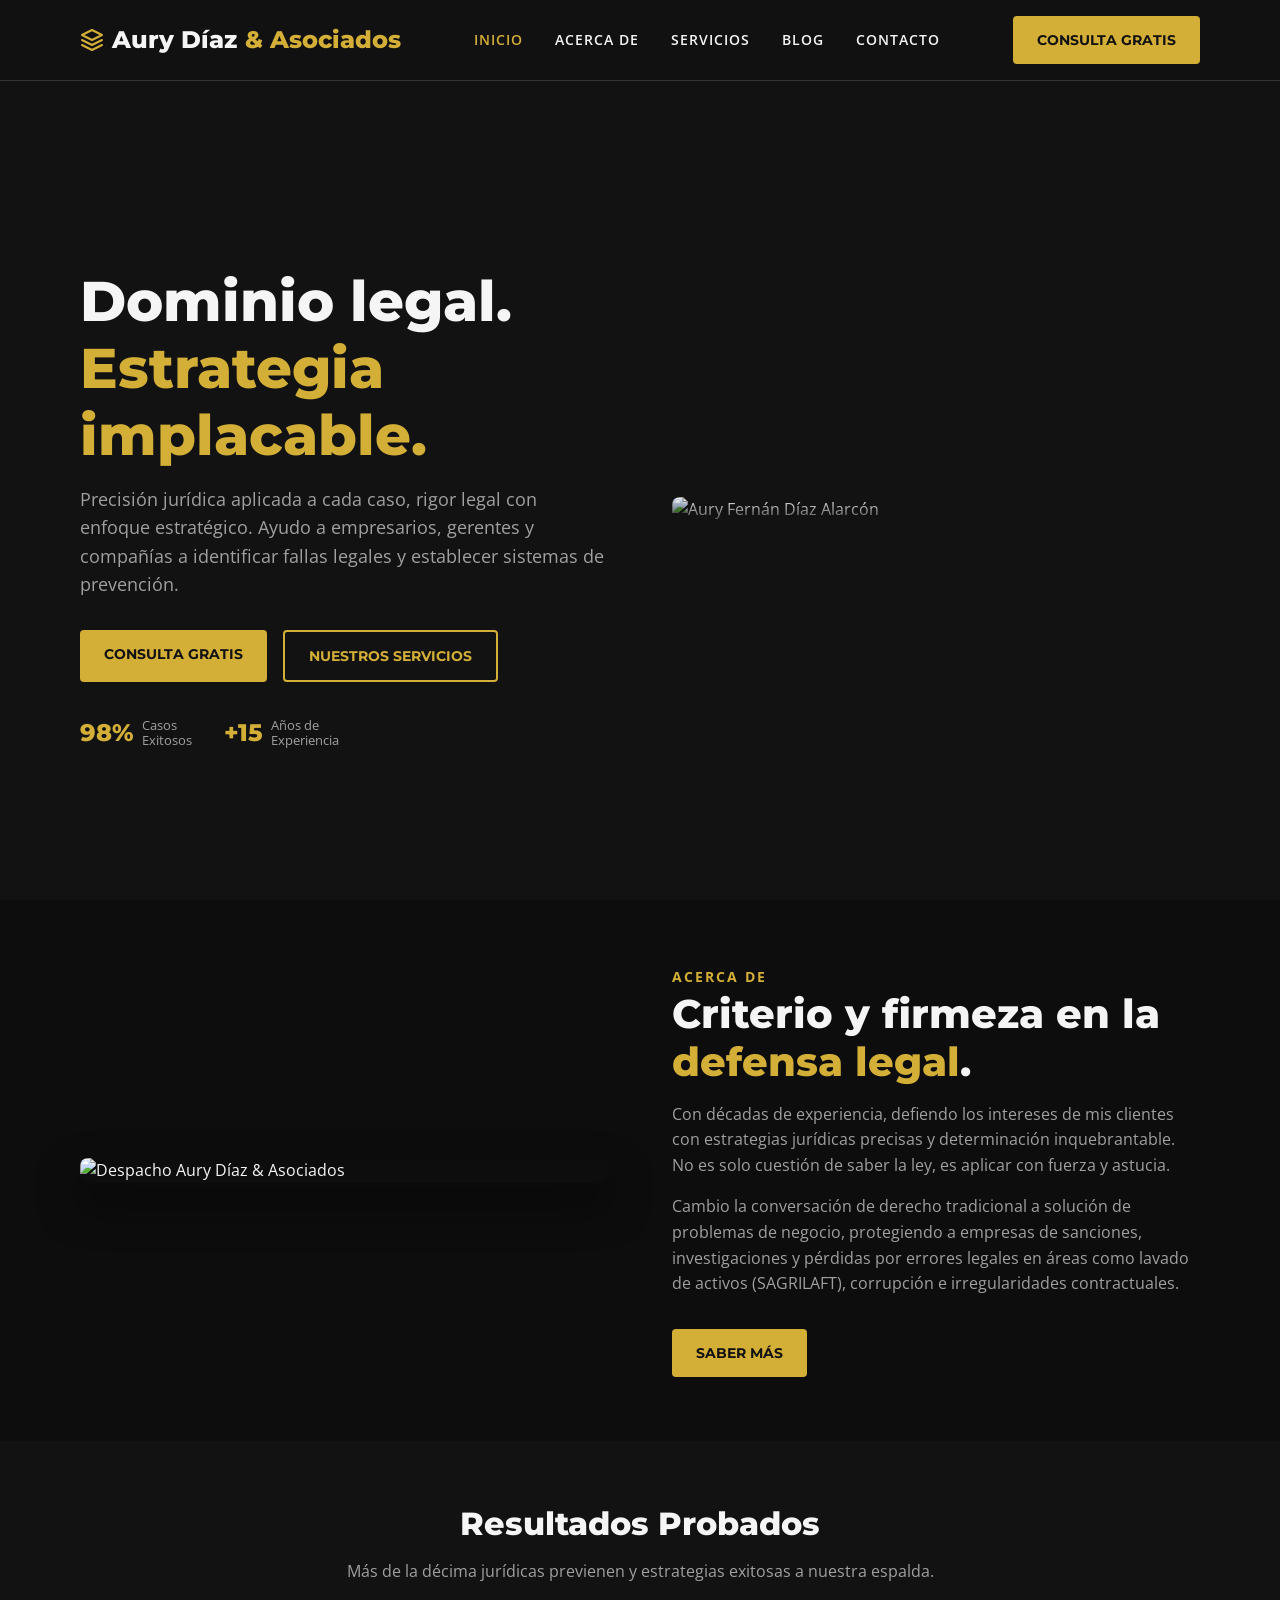
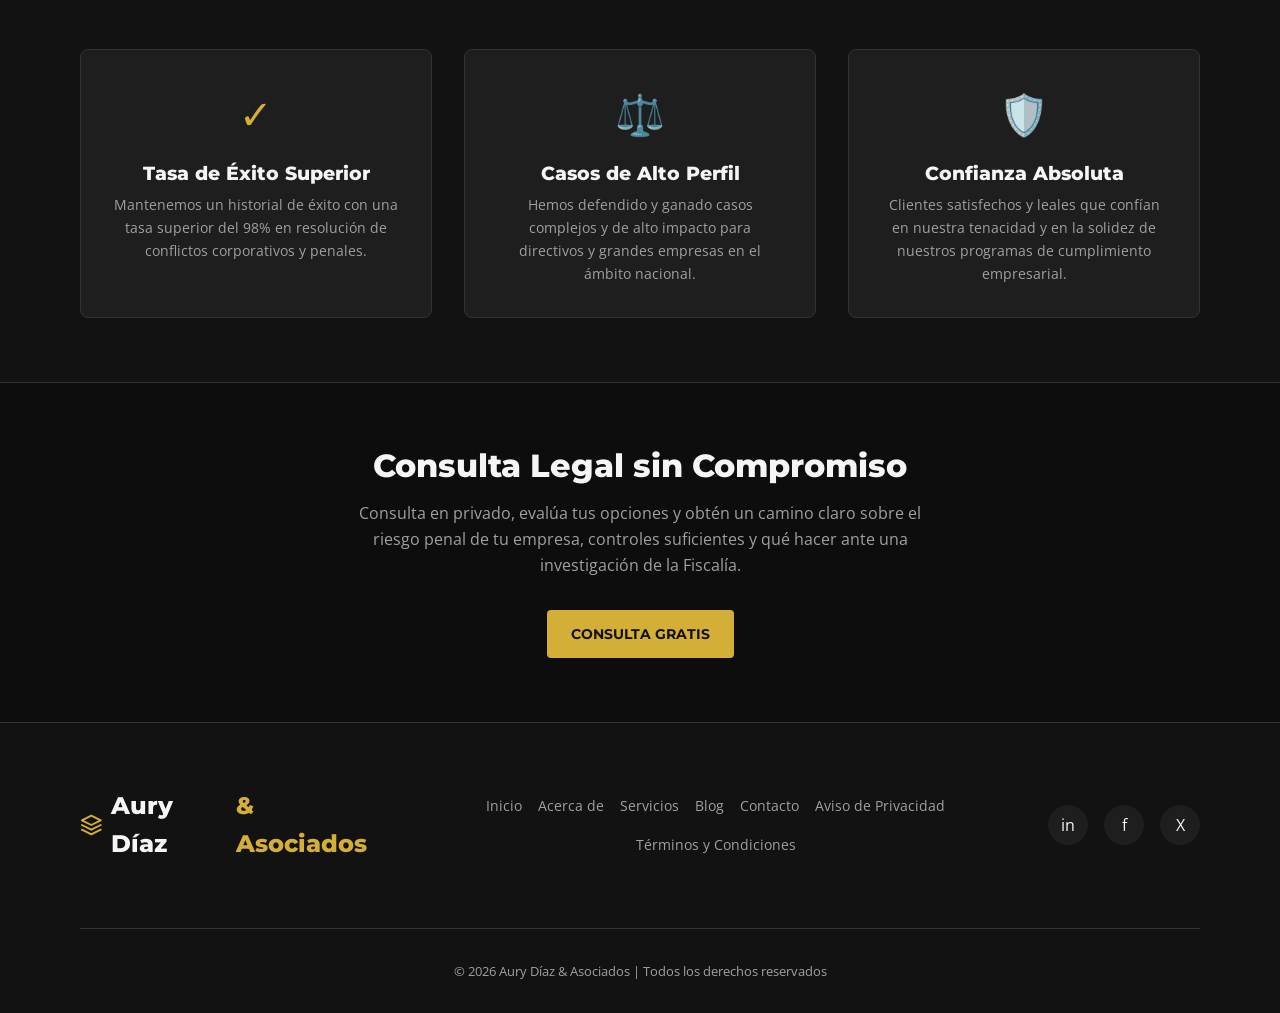
==== index.html @ af1290b0 "Initial commit: Create complete static website for Aury Diaz & Asociados This commit introduces a mo" ====
<!DOCTYPE html>
<html lang="es">
<head>
    <meta charset="UTF-8">
    <meta name="viewport" content="width=device-width, initial-scale=1.0">
    <meta name="description" content="Aury Díaz & Asociados - Abogado especializado en prevención y defensa de riesgos penales y cumplimiento empresarial (SAGRILAFT). Protejo a empresas de sanciones, investigaciones y pérdidas.">
    <meta name="keywords" content="Abogado Penal, SAGRILAFT, Riesgos Penales, Cumplimiento Empresarial, Aury Díaz">
    <title>Aury Díaz & Asociados | Dominio Legal y Estrategia</title>

    <!-- Open Graph for Social Media -->
    <meta property="og:title" content="Aury Díaz & Asociados">
    <meta property="og:description" content="Protejo a empresas de sanciones, investigaciones y pérdidas por errores legales.">
    <meta property="og:type" content="website">
    <meta property="og:url" content="https://aurydiaz.com/">
    <!-- <meta property="og:image" content="https://aurydiaz.com/assets/img/og-image.jpg"> -->

    <!-- Google Fonts: Montserrat Extra Bold (800) and Open Sans (400, 600) -->
    <link rel="preconnect" href="https://fonts.googleapis.com">
    <link rel="preconnect" href="https://fonts.gstatic.com" crossorigin>
    <link href="https://fonts.googleapis.com/css2?family=Montserrat:wght@700;800&family=Open+Sans:wght@400;600&display=swap" rel="stylesheet">

    <!-- CSS -->
    <link rel="stylesheet" href="css/style.css">
</head>
<body>

    <!-- Header / Navigation -->
    <header class="header">
        <div class="container nav-container">
            <a href="index.html" class="logo">
                <svg width="24" height="24" viewBox="0 0 24 24" fill="none" xmlns="http://www.w3.org/2000/svg">
                    <path d="M12 2L2 7l10 5 10-5-10-5zM2 17l10 5 10-5M2 12l10 5 10-5" stroke="var(--color-primary-gold)" stroke-width="2" stroke-linecap="round" stroke-linejoin="round"/>
                </svg>
                Aury Díaz <span>& Asociados</span>
            </a>

            <button class="menu-toggle" aria-label="Abrir menú">
                <span></span>
                <span></span>
                <span></span>
            </button>

            <nav class="nav-menu">
                <a href="index.html" class="nav-link active">Inicio</a>
                <a href="sobre-mi.html" class="nav-link">Acerca de</a>
                <a href="servicios.html" class="nav-link">Servicios</a>
                <a href="blog.html" class="nav-link">Blog</a>
                <a href="contacto.html" class="nav-link">Contacto</a>
            </nav>

            <div class="nav-btn">
                <a href="contacto.html" class="btn btn-gold">Consulta Gratis</a>
            </div>
        </div>
    </header>

    <!-- Main Content -->
    <main>
        <!-- Hero Section -->
        <section class="hero fade-in">
            <div class="container hero-grid">
                <div class="hero-content">
                    <h1>Dominio legal.<br><span class="text-gold">Estrategia implacable.</span></h1>
                    <p>Precisión jurídica aplicada a cada caso, rigor legal con enfoque estratégico. Ayudo a empresarios, gerentes y compañías a identificar fallas legales y establecer sistemas de prevención.</p>

                    <div style="display: flex; gap: 1rem; flex-wrap: wrap;">
                        <a href="contacto.html" class="btn btn-gold">Consulta Gratis</a>
                        <a href="servicios.html" class="btn btn-outline">Nuestros Servicios</a>
                    </div>

                    <div class="hero-stats">
                        <div class="stat-item">
                            <span class="stat-number">98%</span>
                            <span class="stat-text">Casos<br>Exitosos</span>
                        </div>
                        <div class="stat-item">
                            <span class="stat-number">+15</span>
                            <span class="stat-text">Años de<br>Experiencia</span>
                        </div>
                    </div>
                </div>

                <div class="hero-image">
                    <!-- Placeholder for the lawyer image provided in prompt -->
                    <img src="https://via.placeholder.com/600x800/1e1e1e/d4af37?text=Aury+Diaz+Imagen" alt="Aury Fernán Díaz Alarcón" class="hero-img-el">
                </div>
            </div>
        </section>

        <!-- About Preview Section -->
        <section class="section about-preview fade-in">
            <div class="container about-grid">
                <div class="about-image">
                    <img src="https://via.placeholder.com/500x400/121212/a0a0a0?text=Despacho+Legal" alt="Despacho Aury Díaz & Asociados" class="hero-img-el">
                </div>

                <div class="about-content">
                    <span class="about-subtitle">Acerca de</span>
                    <h2>Criterio y firmeza en la <span class="text-gold">defensa legal</span>.</h2>
                    <p>Con décadas de experiencia, defiendo los intereses de mis clientes con estrategias jurídicas precisas y determinación inquebrantable. No es solo cuestión de saber la ley, es aplicar con fuerza y astucia.</p>
                    <p>Cambio la conversación de derecho tradicional a solución de problemas de negocio, protegiendo a empresas de sanciones, investigaciones y pérdidas por errores legales en áreas como lavado de activos (SAGRILAFT), corrupción e irregularidades contractuales.</p>

                    <a href="sobre-mi.html" class="btn btn-gold mt-sm" style="margin-top: 1rem;">Saber Más</a>
                </div>
            </div>
        </section>

        <!-- Results / Features Section -->
        <section class="section features fade-in">
            <div class="container">
                <div class="features-header">
                    <h2>Resultados Probados</h2>
                    <p>Más de la décima jurídicas previenen y estrategias exitosas a nuestra espalda.</p>
                </div>

                <div class="features-grid">
                    <!-- Feature 1 -->
                    <div class="feature-card">
                        <div class="feature-icon">✓</div>
                        <h3>Tasa de Éxito Superior</h3>
                        <p>Mantenemos un historial de éxito con una tasa superior del 98% en resolución de conflictos corporativos y penales.</p>
                    </div>

                    <!-- Feature 2 -->
                    <div class="feature-card">
                        <div class="feature-icon">⚖️</div>
                        <h3>Casos de Alto Perfil</h3>
                        <p>Hemos defendido y ganado casos complejos y de alto impacto para directivos y grandes empresas en el ámbito nacional.</p>
                    </div>

                    <!-- Feature 3 -->
                    <div class="feature-card">
                        <div class="feature-icon">🛡️</div>
                        <h3>Confianza Absoluta</h3>
                        <p>Clientes satisfechos y leales que confían en nuestra tenacidad y en la solidez de nuestros programas de cumplimiento empresarial.</p>
                    </div>
                </div>
            </div>
        </section>

        <!-- CTA Section -->
        <section class="section cta fade-in">
            <div class="container">
                <h2>Consulta Legal sin Compromiso</h2>
                <p>Consulta en privado, evalúa tus opciones y obtén un camino claro sobre el riesgo penal de tu empresa, controles suficientes y qué hacer ante una investigación de la Fiscalía.</p>
                <a href="contacto.html" class="btn btn-gold">Consulta Gratis</a>
            </div>
        </section>
    </main>

    <!-- Footer -->
    <footer class="footer">
        <div class="container">
            <div class="footer-top">
                <a href="index.html" class="logo">
                    <svg width="24" height="24" viewBox="0 0 24 24" fill="none" xmlns="http://www.w3.org/2000/svg">
                        <path d="M12 2L2 7l10 5 10-5-10-5zM2 17l10 5 10-5M2 12l10 5 10-5" stroke="var(--color-primary-gold)" stroke-width="2" stroke-linecap="round" stroke-linejoin="round"/>
                    </svg>
                    Aury Díaz <span>& Asociados</span>
                </a>

                <div class="footer-nav">
                    <a href="index.html">Inicio</a>
                    <a href="sobre-mi.html">Acerca de</a>
                    <a href="servicios.html">Servicios</a>
                    <a href="blog.html">Blog</a>
                    <a href="contacto.html">Contacto</a>
                    <a href="#">Aviso de Privacidad</a>
                    <a href="#">Términos y Condiciones</a>
                </div>

                <div class="footer-social">
                    <a href="#" aria-label="LinkedIn">in</a>
                    <a href="#" aria-label="Facebook">f</a>
                    <a href="#" aria-label="Twitter">X</a>
                </div>
            </div>

            <div class="footer-bottom">
                <p>&copy; <span id="year">2024</span> Aury Díaz & Asociados | Todos los derechos reservados</p>
            </div>
        </div>
    </footer>

    <!-- JavaScript -->
    <script src="js/main.js"></script>
    <script>
        document.getElementById('year').textContent = new Date().getFullYear();
    </script>
</body>
</html>
---- css/style.css ----
/* ==========================================================================
   Variables
   ========================================================================== */
:root {
  /* Colors - Dark Elegant Theme */
  --color-bg-dark: #121212;
  --color-bg-darker: #0d0d0d;
  --color-bg-card: #1e1e1e;

  --color-primary-gold: #d4af37; /* Gold for accents */
  --color-primary-gold-hover: #e5c158;
  --color-text-main: #f5f5f5;
  --color-text-muted: #a0a0a0;

  --color-border: #333333;

  /* Typography */
  --font-primary: 'Montserrat', sans-serif;
  --font-secondary: 'Open Sans', sans-serif;

  /* Spacing */
  --space-xs: 0.5rem;
  --space-sm: 1rem;
  --space-md: 2rem;
  --space-lg: 4rem;
  --space-xl: 6rem;

  /* Transition */
  --transition-fast: 0.2s ease;
  --transition-normal: 0.3s ease;
}

/* ==========================================================================
   Reset & Base
   ========================================================================== */
*, *::before, *::after {
  box-sizing: border-box;
  margin: 0;
  padding: 0;
}

html {
  font-size: 16px;
  scroll-behavior: smooth;
}

body {
  font-family: var(--font-secondary);
  background-color: var(--color-bg-dark);
  color: var(--color-text-main);
  line-height: 1.6;
  overflow-x: hidden;
}

h1, h2, h3, h4, h5, h6 {
  font-family: var(--font-primary);
  font-weight: 800; /* Extra Bold */
  line-height: 1.2;
  margin-bottom: var(--space-sm);
  color: var(--color-text-main);
}

a {
  color: inherit;
  text-decoration: none;
  transition: color var(--transition-normal);
}

a:hover {
  color: var(--color-primary-gold);
}

img {
  max-width: 100%;
  height: auto;
  display: block;
}

ul {
  list-style: none;
}

/* ==========================================================================
   Layout / Utilities
   ========================================================================== */
.container {
  width: 90%;
  max-width: 1200px;
  margin: 0 auto;
  padding: 0 var(--space-sm);
}

.section {
  padding: var(--space-lg) 0;
}

.text-center {
  text-align: center;
}

.text-gold {
  color: var(--color-primary-gold);
}

.mb-sm { margin-bottom: var(--space-sm); }
.mb-md { margin-bottom: var(--space-md); }
.mb-lg { margin-bottom: var(--space-lg); }

/* Buttons */
.btn {
  display: inline-block;
  font-family: var(--font-primary);
  font-weight: 700;
  text-transform: uppercase;
  font-size: 0.875rem;
  padding: 0.8rem 1.5rem;
  border-radius: 4px;
  cursor: pointer;
  transition: all var(--transition-normal);
  border: none;
}

.btn-gold {
  background-color: var(--color-primary-gold);
  color: var(--color-bg-dark);
}

.btn-gold:hover {
  background-color: var(--color-primary-gold-hover);
  color: var(--color-bg-darker);
  transform: translateY(-2px);
  box-shadow: 0 4px 10px rgba(212, 175, 55, 0.3);
}

.btn-outline {
  background-color: transparent;
  color: var(--color-primary-gold);
  border: 2px solid var(--color-primary-gold);
}

.btn-outline:hover {
  background-color: var(--color-primary-gold);
  color: var(--color-bg-dark);
}

/* ==========================================================================
   Header & Navigation
   ========================================================================== */
.header {
  position: fixed;
  top: 0;
  left: 0;
  width: 100%;
  background-color: rgba(18, 18, 18, 0.95);
  backdrop-filter: blur(10px);
  z-index: 1000;
  border-bottom: 1px solid var(--color-border);
  padding: var(--space-sm) 0;
  transition: background-color var(--transition-normal);
}

.nav-container {
  display: flex;
  justify-content: space-between;
  align-items: center;
}

.logo {
  font-family: var(--font-primary);
  font-size: 1.5rem;
  font-weight: 800;
  color: var(--color-text-main);
  display: flex;
  align-items: center;
  gap: 0.5rem;
}

.logo span {
  color: var(--color-primary-gold);
}

/* Desktop Nav */
.nav-menu {
  display: none;
  gap: var(--space-md);
  align-items: center;
}

.nav-link {
  font-size: 0.9rem;
  font-weight: 600;
  text-transform: uppercase;
  letter-spacing: 1px;
}

.nav-link.active {
  color: var(--color-primary-gold);
}

.nav-btn {
  display: none; /* Hidden on mobile by default in this structure, or shown based on design */
}

/* Mobile Nav Toggle */
.menu-toggle {
  display: flex;
  flex-direction: column;
  gap: 5px;
  cursor: pointer;
  background: none;
  border: none;
  padding: 0.5rem;
}

.menu-toggle span {
  display: block;
  width: 25px;
  height: 3px;
  background-color: var(--color-text-main);
  transition: var(--transition-normal);
}

/* Mobile Menu Active State */
.nav-menu.active {
  display: flex;
  flex-direction: column;
  position: absolute;
  top: 100%;
  left: 0;
  width: 100%;
  background-color: var(--color-bg-dark);
  padding: var(--space-md) 0;
  border-bottom: 1px solid var(--color-border);
  box-shadow: 0 10px 15px rgba(0,0,0,0.5);
}

/* ==========================================================================
   Hero Section
   ========================================================================== */
.hero {
  padding-top: 120px; /* Account for fixed header */
  min-height: 100vh;
  display: flex;
  align-items: center;
}

.hero-grid {
  display: grid;
  grid-template-columns: 1fr;
  gap: var(--space-lg);
  align-items: center;
}

.hero-content h1 {
  font-size: 2.5rem;
  margin-bottom: var(--space-sm);
}

.hero-content p {
  color: var(--color-text-muted);
  font-size: 1.1rem;
  margin-bottom: var(--space-md);
}

.hero-stats {
  display: flex;
  gap: var(--space-md);
  margin-top: var(--space-md);
  align-items: center;
}

.stat-item {
  display: flex;
  align-items: center;
  gap: 0.5rem;
}

.stat-number {
  font-family: var(--font-primary);
  font-size: 1.5rem;
  font-weight: 800;
  color: var(--color-primary-gold);
}

.stat-text {
  font-size: 0.8rem;
  color: var(--color-text-muted);
  line-height: 1.2;
}

.hero-image {
  position: relative;
  border-radius: 8px;
  overflow: hidden;
}

.hero-image::before {
  content: '';
  position: absolute;
  top: 0;
  left: 0;
  width: 100%;
  height: 100%;
  background: linear-gradient(to top, rgba(18,18,18,0.8), transparent);
  z-index: 1;
}

.hero-img-el {
  width: 100%;
  height: auto;
  object-fit: cover;
  display: block;
}

/* ==========================================================================
   About Section (Home)
   ========================================================================== */
.about-preview {
  background-color: var(--color-bg-darker);
}

.about-grid {
  display: grid;
  grid-template-columns: 1fr;
  gap: var(--space-lg);
  align-items: center;
}

.about-subtitle {
  color: var(--color-primary-gold);
  font-weight: 700;
  text-transform: uppercase;
  letter-spacing: 2px;
  font-size: 0.875rem;
  margin-bottom: var(--space-xs);
}

.about-content h2 {
  font-size: 2rem;
  margin-bottom: var(--space-sm);
}

.about-content p {
  color: var(--color-text-muted);
  margin-bottom: var(--space-sm);
}

.about-image {
  border-radius: 8px;
  overflow: hidden;
  box-shadow: 0 20px 40px rgba(0,0,0,0.5);
}

/* ==========================================================================
   Results / Features Section
   ========================================================================== */
.features {
  background-color: var(--color-bg-dark);
}

.features-header {
  text-align: center;
  max-width: 800px;
  margin: 0 auto var(--space-lg);
}

.features-header h2 {
  font-size: 2rem;
}

.features-header p {
  color: var(--color-text-muted);
}

.features-grid {
  display: grid;
  grid-template-columns: 1fr;
  gap: var(--space-md);
}

.feature-card {
  background-color: var(--color-bg-card);
  padding: var(--space-md);
  border-radius: 8px;
  text-align: center;
  border: 1px solid var(--color-border);
  transition: transform var(--transition-normal), border-color var(--transition-normal);
}

.feature-card:hover {
  transform: translateY(-5px);
  border-color: var(--color-primary-gold);
}

.feature-icon {
  font-size: 2.5rem;
  color: var(--color-primary-gold);
  margin-bottom: var(--space-sm);
}

.feature-card h3 {
  font-size: 1.2rem;
  margin-bottom: var(--space-xs);
}

.feature-card p {
  color: var(--color-text-muted);
  font-size: 0.9rem;
}

/* ==========================================================================
   CTA Section
   ========================================================================== */
.cta {
  background-color: var(--color-bg-darker);
  border-top: 1px solid var(--color-border);
  border-bottom: 1px solid var(--color-border);
  text-align: center;
}

.cta h2 {
  font-size: 2rem;
  margin-bottom: var(--space-sm);
}

.cta p {
  color: var(--color-text-muted);
  max-width: 600px;
  margin: 0 auto var(--space-md);
}

/* ==========================================================================
   Footer
   ========================================================================== */
.footer {
  background-color: var(--color-bg-dark);
  padding: var(--space-lg) 0 var(--space-md);
}

.footer-top {
  display: flex;
  flex-direction: column;
  gap: var(--space-md);
  margin-bottom: var(--space-lg);
  align-items: center;
  text-align: center;
}

.footer-nav {
  display: flex;
  flex-wrap: wrap;
  justify-content: center;
  gap: var(--space-sm);
}

.footer-nav a {
  color: var(--color-text-muted);
  font-size: 0.9rem;
}

.footer-nav a:hover {
  color: var(--color-primary-gold);
}

.footer-social {
  display: flex;
  gap: var(--space-sm);
}

.footer-social a {
  display: flex;
  align-items: center;
  justify-content: center;
  width: 40px;
  height: 40px;
  background-color: var(--color-bg-card);
  border-radius: 50%;
  color: var(--color-text-main);
  transition: all var(--transition-normal);
}

.footer-social a:hover {
  background-color: var(--color-primary-gold);
  color: var(--color-bg-dark);
}

.footer-bottom {
  text-align: center;
  padding-top: var(--space-md);
  border-top: 1px solid var(--color-border);
  color: var(--color-text-muted);
  font-size: 0.8rem;
}

/* ==========================================================================
   Forms (Contact Page)
   ========================================================================== */
.form-group {
  margin-bottom: var(--space-sm);
}

.form-label {
  display: block;
  margin-bottom: 0.3rem;
  color: var(--color-text-main);
  font-weight: 600;
  font-size: 0.9rem;
}

.form-control {
  width: 100%;
  padding: 0.8rem;
  background-color: var(--color-bg-card);
  border: 1px solid var(--color-border);
  color: var(--color-text-main);
  border-radius: 4px;
  font-family: var(--font-secondary);
  transition: border-color var(--transition-fast);
}

.form-control:focus {
  outline: none;
  border-color: var(--color-primary-gold);
}

textarea.form-control {
  resize: vertical;
  min-height: 150px;
}

/* ==========================================================================
   Page Headers (Internal pages)
   ========================================================================== */
.page-header {
  padding-top: 150px;
  padding-bottom: var(--space-lg);
  background-color: var(--color-bg-darker);
  border-bottom: 1px solid var(--color-border);
  text-align: center;
}

.page-header h1 {
  font-size: 2.5rem;
}

/* ==========================================================================
   Media Queries (Desktop)
   ========================================================================== */
@media (min-width: 768px) {
  .hero-grid {
    grid-template-columns: 1fr 1fr;
  }

  .hero-content h1 {
    font-size: 3.5rem;
  }

  .about-grid {
    grid-template-columns: 1fr 1fr;
  }

  .about-content h2 {
    font-size: 2.5rem;
  }

  .features-grid {
    grid-template-columns: repeat(3, 1fr);
  }

  .footer-top {
    flex-direction: row;
    justify-content: space-between;
    text-align: left;
  }
}

@media (min-width: 992px) {
  .menu-toggle {
    display: none;
  }

  .nav-menu {
    display: flex;
  }

  .nav-btn {
    display: block;
  }
}

/* ==========================================================================
   Animations
   ========================================================================== */
.fade-in {
  opacity: 0;
  transform: translateY(20px);
  transition: opacity 0.6s ease-out, transform 0.6s ease-out;
}

.fade-in.visible {
  opacity: 1;
  transform: translateY(0);
}
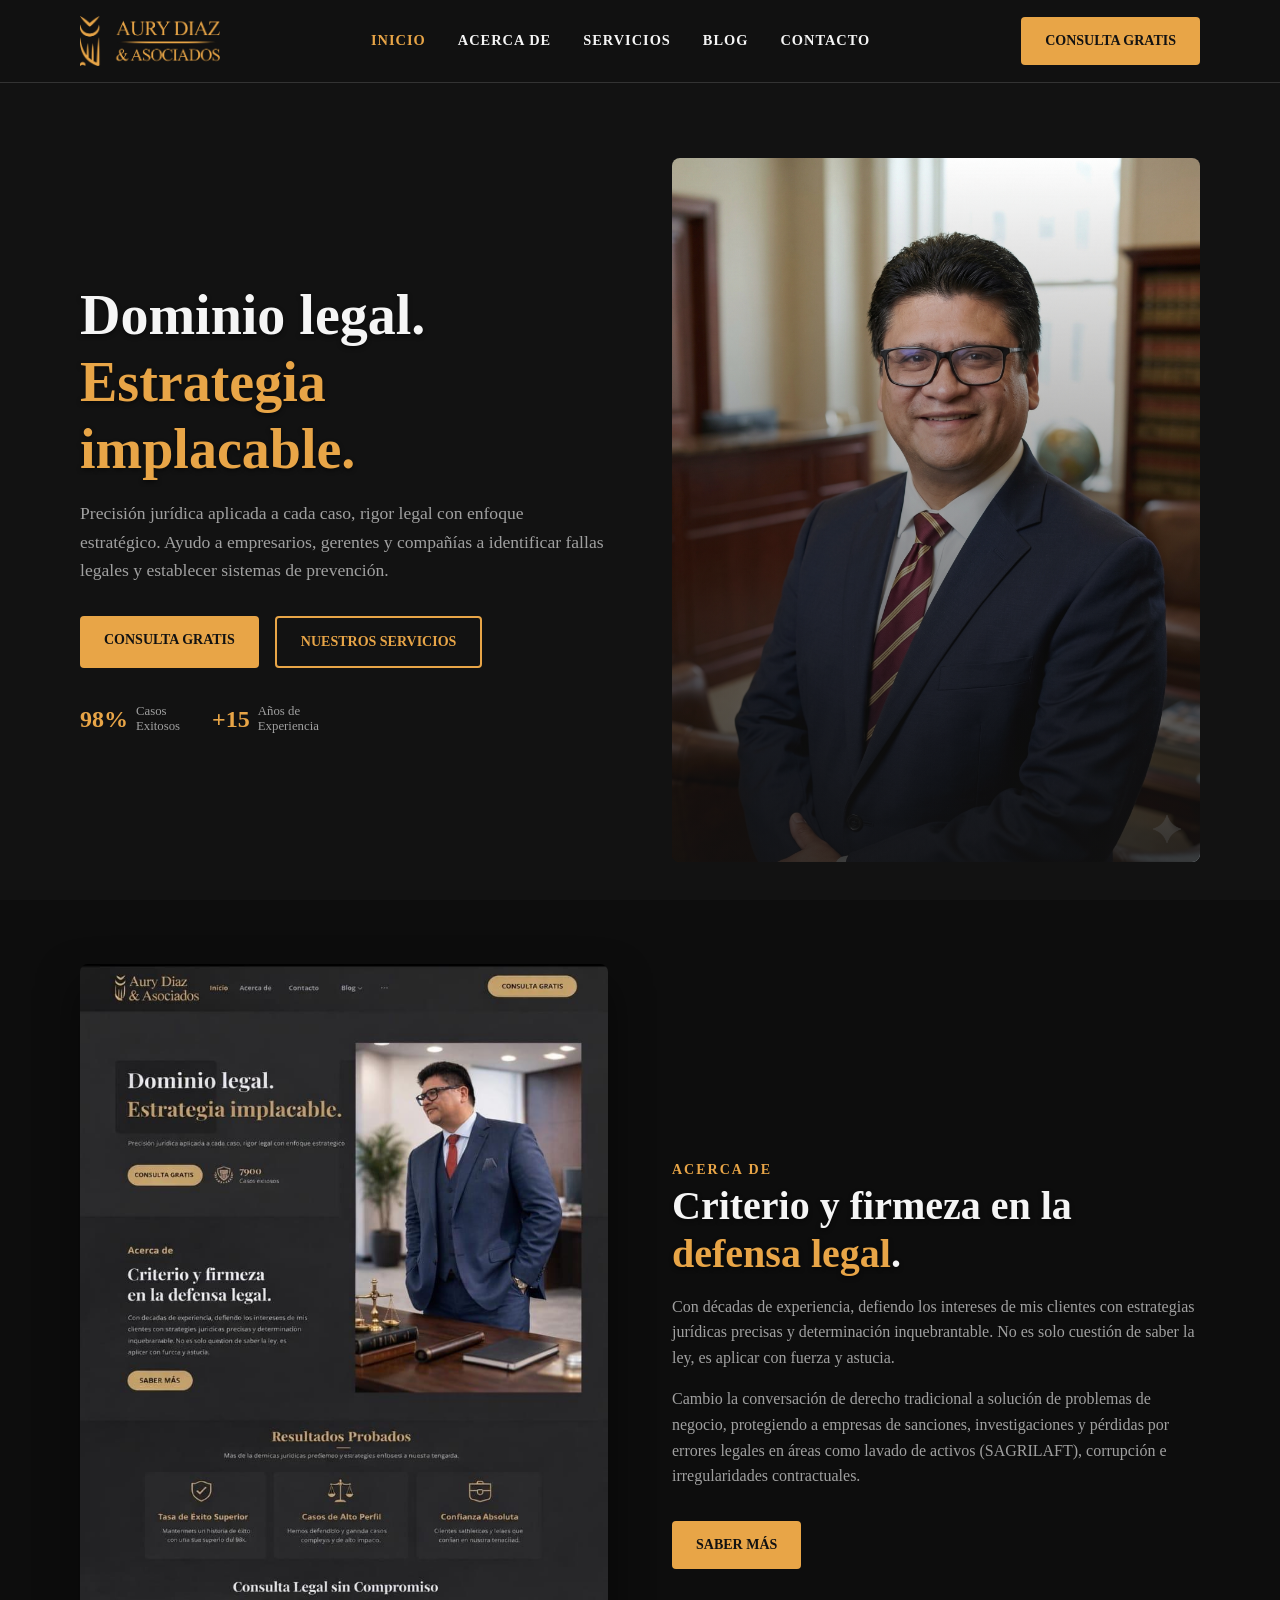
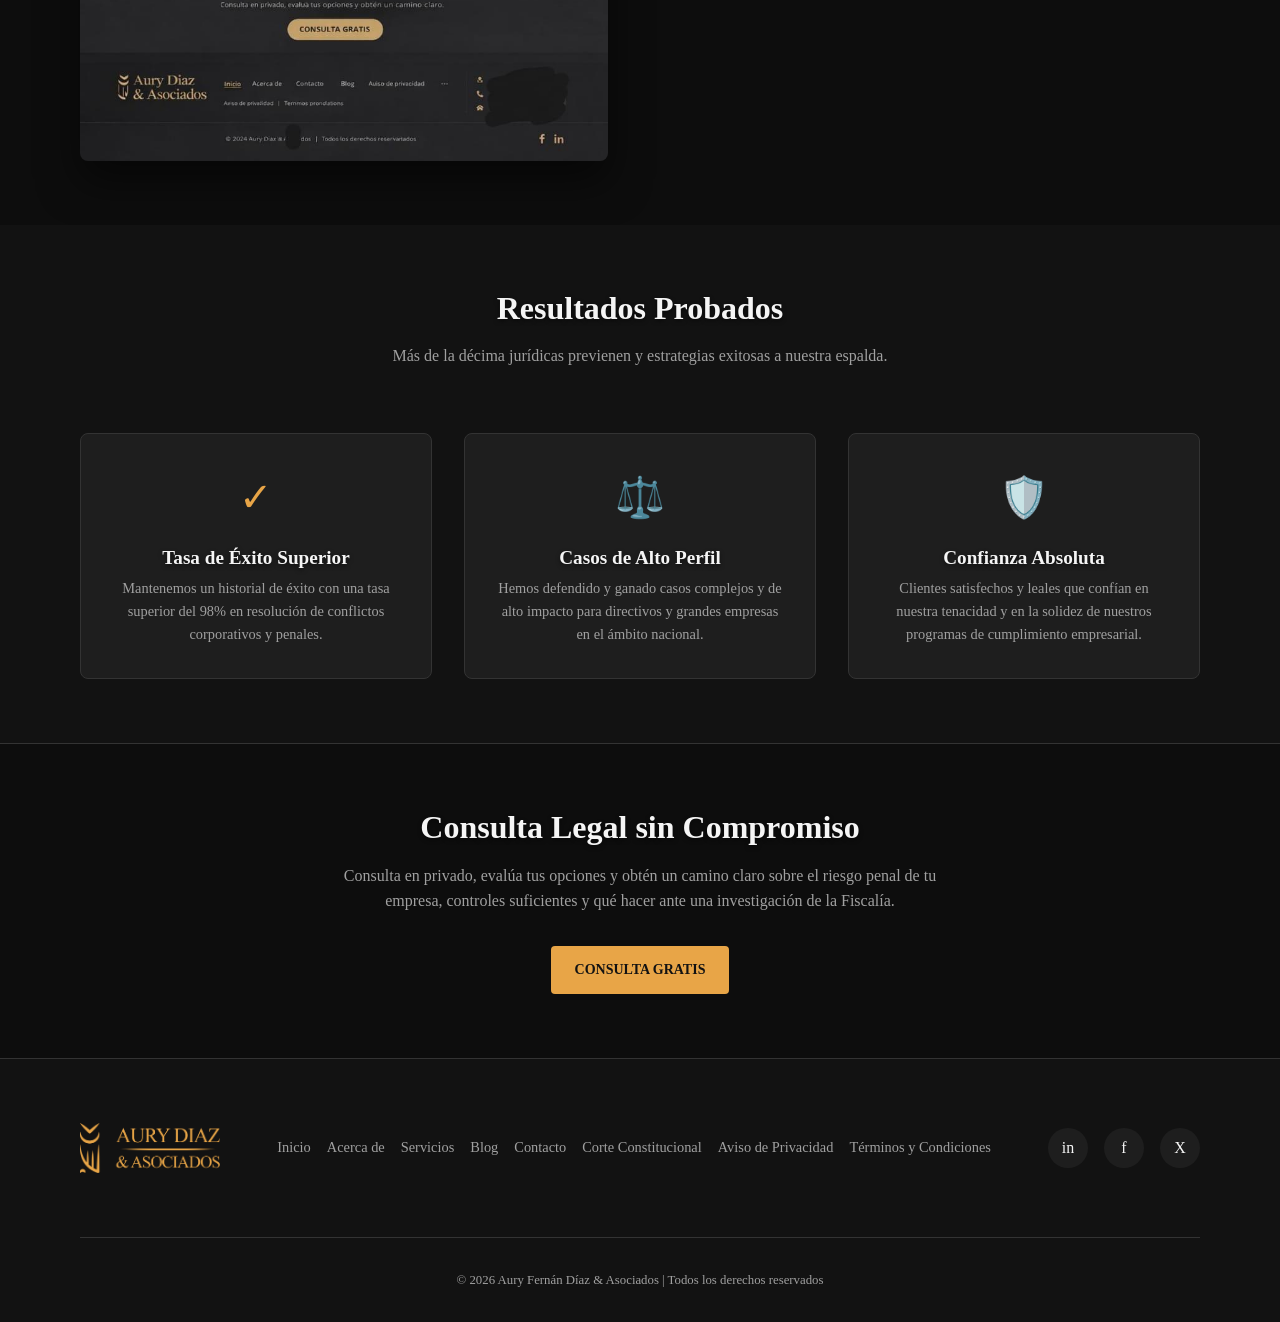
==== commit bc7fcf9a: "feat: build static portfolio for Aury Fernán Díaz - Implemented semantic HTML5 and modern CSS3 (Vari" ====
--- a/index.html
+++ b/index.html
@@ -3,21 +3,17 @@
 <head>
     <meta charset="UTF-8">
     <meta name="viewport" content="width=device-width, initial-scale=1.0">
-    <meta name="description" content="Aury Díaz & Asociados - Abogado especializado en prevención y defensa de riesgos penales y cumplimiento empresarial (SAGRILAFT). Protejo a empresas de sanciones, investigaciones y pérdidas.">
-    <meta name="keywords" content="Abogado Penal, SAGRILAFT, Riesgos Penales, Cumplimiento Empresarial, Aury Díaz">
-    <title>Aury Díaz & Asociados | Dominio Legal y Estrategia</title>
+    <meta name="description" content="Aury Fernán Díaz & Asociados - Abogado especializado en prevención y defensa de riesgos penales y cumplimiento empresarial (SAGRILAFT). Protejo a empresas de sanciones, investigaciones y pérdidas.">
+    <meta name="keywords" content="Abogado Penal, SAGRILAFT, Riesgos Penales, Cumplimiento Empresarial, Aury Fernán Díaz">
+    <title>Aury Fernán Díaz | Dominio Legal y Estrategia - Aury Fernán Díaz</title>
 
     <!-- Open Graph for Social Media -->
-    <meta property="og:title" content="Aury Díaz & Asociados">
+    <meta property="og:title" content="Aury Fernán Díaz & Asociados">
     <meta property="og:description" content="Protejo a empresas de sanciones, investigaciones y pérdidas por errores legales.">
     <meta property="og:type" content="website">
     <meta property="og:url" content="https://aurydiaz.com/">
     <!-- <meta property="og:image" content="https://aurydiaz.com/assets/img/og-image.jpg"> -->
 
-    <!-- Google Fonts: Montserrat Extra Bold (800) and Open Sans (400, 600) -->
-    <link rel="preconnect" href="https://fonts.googleapis.com">
-    <link rel="preconnect" href="https://fonts.gstatic.com" crossorigin>
-    <link href="https://fonts.googleapis.com/css2?family=Montserrat:wght@700;800&family=Open+Sans:wght@400;600&display=swap" rel="stylesheet">
 
     <!-- CSS -->
     <link rel="stylesheet" href="css/style.css">
@@ -27,12 +23,7 @@
     <!-- Header / Navigation -->
     <header class="header">
         <div class="container nav-container">
-            <a href="index.html" class="logo">
-                <svg width="24" height="24" viewBox="0 0 24 24" fill="none" xmlns="http://www.w3.org/2000/svg">
-                    <path d="M12 2L2 7l10 5 10-5-10-5zM2 17l10 5 10-5M2 12l10 5 10-5" stroke="var(--color-primary-gold)" stroke-width="2" stroke-linecap="round" stroke-linejoin="round"/>
-                </svg>
-                Aury Díaz <span>& Asociados</span>
-            </a>
+            <a href="index" class="logo"><img src="assets/img/logoaury.png" alt="Aury Fernán Díaz Logo" style="height: 50px;"></a>
 
             <button class="menu-toggle" aria-label="Abrir menú">
                 <span></span>
@@ -41,15 +32,15 @@
             </button>
 
             <nav class="nav-menu">
-                <a href="index.html" class="nav-link active">Inicio</a>
-                <a href="sobre-mi.html" class="nav-link">Acerca de</a>
-                <a href="servicios.html" class="nav-link">Servicios</a>
-                <a href="blog.html" class="nav-link">Blog</a>
-                <a href="contacto.html" class="nav-link">Contacto</a>
+                <a href="index" class="nav-link active">Inicio</a>
+                <a href="sobre-mi" class="nav-link">Acerca de</a>
+                <a href="servicios" class="nav-link">Servicios</a>
+                <a href="blog" class="nav-link">Blog</a>
+                <a href="contacto" class="nav-link">Contacto</a>
             </nav>
 
             <div class="nav-btn">
-                <a href="contacto.html" class="btn btn-gold">Consulta Gratis</a>
+                <a href="contacto" class="btn btn-gold glow-effect">Consulta Gratis</a>
             </div>
         </div>
     </header>
@@ -64,8 +55,8 @@
                     <p>Precisión jurídica aplicada a cada caso, rigor legal con enfoque estratégico. Ayudo a empresarios, gerentes y compañías a identificar fallas legales y establecer sistemas de prevención.</p>
 
                     <div style="display: flex; gap: 1rem; flex-wrap: wrap;">
-                        <a href="contacto.html" class="btn btn-gold">Consulta Gratis</a>
-                        <a href="servicios.html" class="btn btn-outline">Nuestros Servicios</a>
+                        <a href="contacto" class="btn btn-gold glow-effect">Consulta Gratis</a>
+                        <a href="servicios" class="btn btn-outline">Nuestros Servicios</a>
                     </div>
 
                     <div class="hero-stats">
@@ -82,7 +73,7 @@
 
                 <div class="hero-image">
                     <!-- Placeholder for the lawyer image provided in prompt -->
-                    <img src="https://via.placeholder.com/600x800/1e1e1e/d4af37?text=Aury+Diaz+Imagen" alt="Aury Fernán Díaz Alarcón" class="hero-img-el">
+                    <img src="assets/img/hero_bg.png" alt="Aury Fernán Díaz" class="hero-img-el">
                 </div>
             </div>
         </section>
@@ -91,7 +82,7 @@
         <section class="section about-preview fade-in">
             <div class="container about-grid">
                 <div class="about-image">
-                    <img src="https://via.placeholder.com/500x400/121212/a0a0a0?text=Despacho+Legal" alt="Despacho Aury Díaz & Asociados" class="hero-img-el">
+                    <img src="assets/img/photo.jpeg" alt="Despacho Aury Fernán Díaz & Asociados" class="hero-img-el">
                 </div>
 
                 <div class="about-content">
@@ -100,7 +91,7 @@
                     <p>Con décadas de experiencia, defiendo los intereses de mis clientes con estrategias jurídicas precisas y determinación inquebrantable. No es solo cuestión de saber la ley, es aplicar con fuerza y astucia.</p>
                     <p>Cambio la conversación de derecho tradicional a solución de problemas de negocio, protegiendo a empresas de sanciones, investigaciones y pérdidas por errores legales en áreas como lavado de activos (SAGRILAFT), corrupción e irregularidades contractuales.</p>
 
-                    <a href="sobre-mi.html" class="btn btn-gold mt-sm" style="margin-top: 1rem;">Saber Más</a>
+                    <a href="sobre-mi" class="btn btn-gold mt-sm" style="margin-top: 1rem;">Saber Más</a>
                 </div>
             </div>
         </section>
@@ -143,7 +134,7 @@
             <div class="container">
                 <h2>Consulta Legal sin Compromiso</h2>
                 <p>Consulta en privado, evalúa tus opciones y obtén un camino claro sobre el riesgo penal de tu empresa, controles suficientes y qué hacer ante una investigación de la Fiscalía.</p>
-                <a href="contacto.html" class="btn btn-gold">Consulta Gratis</a>
+                <a href="contacto" class="btn btn-gold glow-effect">Consulta Gratis</a>
             </div>
         </section>
     </main>
@@ -152,19 +143,15 @@
     <footer class="footer">
         <div class="container">
             <div class="footer-top">
-                <a href="index.html" class="logo">
-                    <svg width="24" height="24" viewBox="0 0 24 24" fill="none" xmlns="http://www.w3.org/2000/svg">
-                        <path d="M12 2L2 7l10 5 10-5-10-5zM2 17l10 5 10-5M2 12l10 5 10-5" stroke="var(--color-primary-gold)" stroke-width="2" stroke-linecap="round" stroke-linejoin="round"/>
-                    </svg>
-                    Aury Díaz <span>& Asociados</span>
-                </a>
+                <a href="index" class="logo"><img src="assets/img/logoaury.png" alt="Aury Fernán Díaz Logo" style="height: 50px;"></a>
 
                 <div class="footer-nav">
-                    <a href="index.html">Inicio</a>
-                    <a href="sobre-mi.html">Acerca de</a>
-                    <a href="servicios.html">Servicios</a>
-                    <a href="blog.html">Blog</a>
-                    <a href="contacto.html">Contacto</a>
+                    <a href="index">Inicio</a>
+                    <a href="sobre-mi">Acerca de</a>
+                    <a href="servicios">Servicios</a>
+                    <a href="blog">Blog</a>
+                    <a href="contacto">Contacto</a>
+                    <a href="https://www.corteconstitucional.gov.co/" target="_blank" rel="noopener noreferrer">Corte Constitucional</a>
                     <a href="#">Aviso de Privacidad</a>
                     <a href="#">Términos y Condiciones</a>
                 </div>
@@ -177,7 +164,7 @@
             </div>
 
             <div class="footer-bottom">
-                <p>&copy; <span id="year">2024</span> Aury Díaz & Asociados | Todos los derechos reservados</p>
+                <p>&copy; <span id="year">2024</span> Aury Fernán Díaz & Asociados | Todos los derechos reservados</p>
             </div>
         </div>
     </footer>
--- a/css/style.css
+++ b/css/style.css
@@ -7,16 +7,16 @@
   --color-bg-darker: #0d0d0d;
   --color-bg-card: #1e1e1e;
 
-  --color-primary-gold: #d4af37; /* Gold for accents */
-  --color-primary-gold-hover: #e5c158;
+  --color-primary-gold: #e8a547; /* Gold for accents */
+  --color-primary-gold-hover: #c98c38;
   --color-text-main: #f5f5f5;
   --color-text-muted: #a0a0a0;
 
   --color-border: #333333;
 
   /* Typography */
-  --font-primary: 'Montserrat', sans-serif;
-  --font-secondary: 'Open Sans', sans-serif;
+  --font-primary: 'Times New Roman', Times, serif;
+  --font-secondary: 'Times New Roman', Times, serif;
 
   /* Spacing */
   --space-xs: 0.5rem;
@@ -129,7 +129,7 @@
   background-color: var(--color-primary-gold-hover);
   color: var(--color-bg-darker);
   transform: translateY(-2px);
-  box-shadow: 0 4px 10px rgba(212, 175, 55, 0.3);
+  box-shadow: 0 4px 10px rgba(232, 165, 71, 0.3);
 }
 
 .btn-outline {
@@ -601,3 +601,41 @@
   opacity: 1;
   transform: translateY(0);
 }
+
+@keyframes gold-glow {
+  0% {
+    box-shadow: 0 0 5px rgba(232, 165, 71, 0.2);
+  }
+  50% {
+    box-shadow: 0 0 20px rgba(232, 165, 71, 0.6);
+  }
+  100% {
+    box-shadow: 0 0 5px rgba(232, 165, 71, 0.2);
+  }
+}
+
+.glow-effect {
+  animation: gold-glow 3s infinite;
+}
+
+.btn-gold:hover {
+  background-color: var(--color-primary-gold-hover);
+  color: var(--color-bg-darker);
+  transform: translateY(-2px);
+  box-shadow: 0 4px 15px rgba(232, 165, 71, 0.5);
+  animation: none; /* override glow on hover if needed */
+}
+
+h1, h2, h3 {
+  text-shadow: 0 2px 4px rgba(0,0,0,0.5);
+}
+
+.color-gold {
+  color: var(--color-primary-gold);
+  text-shadow: 0 0 10px rgba(232, 165, 71, 0.3);
+}
+
+.logo span {
+  color: var(--color-primary-gold);
+  text-shadow: 0 0 8px rgba(232, 165, 71, 0.5);
+}
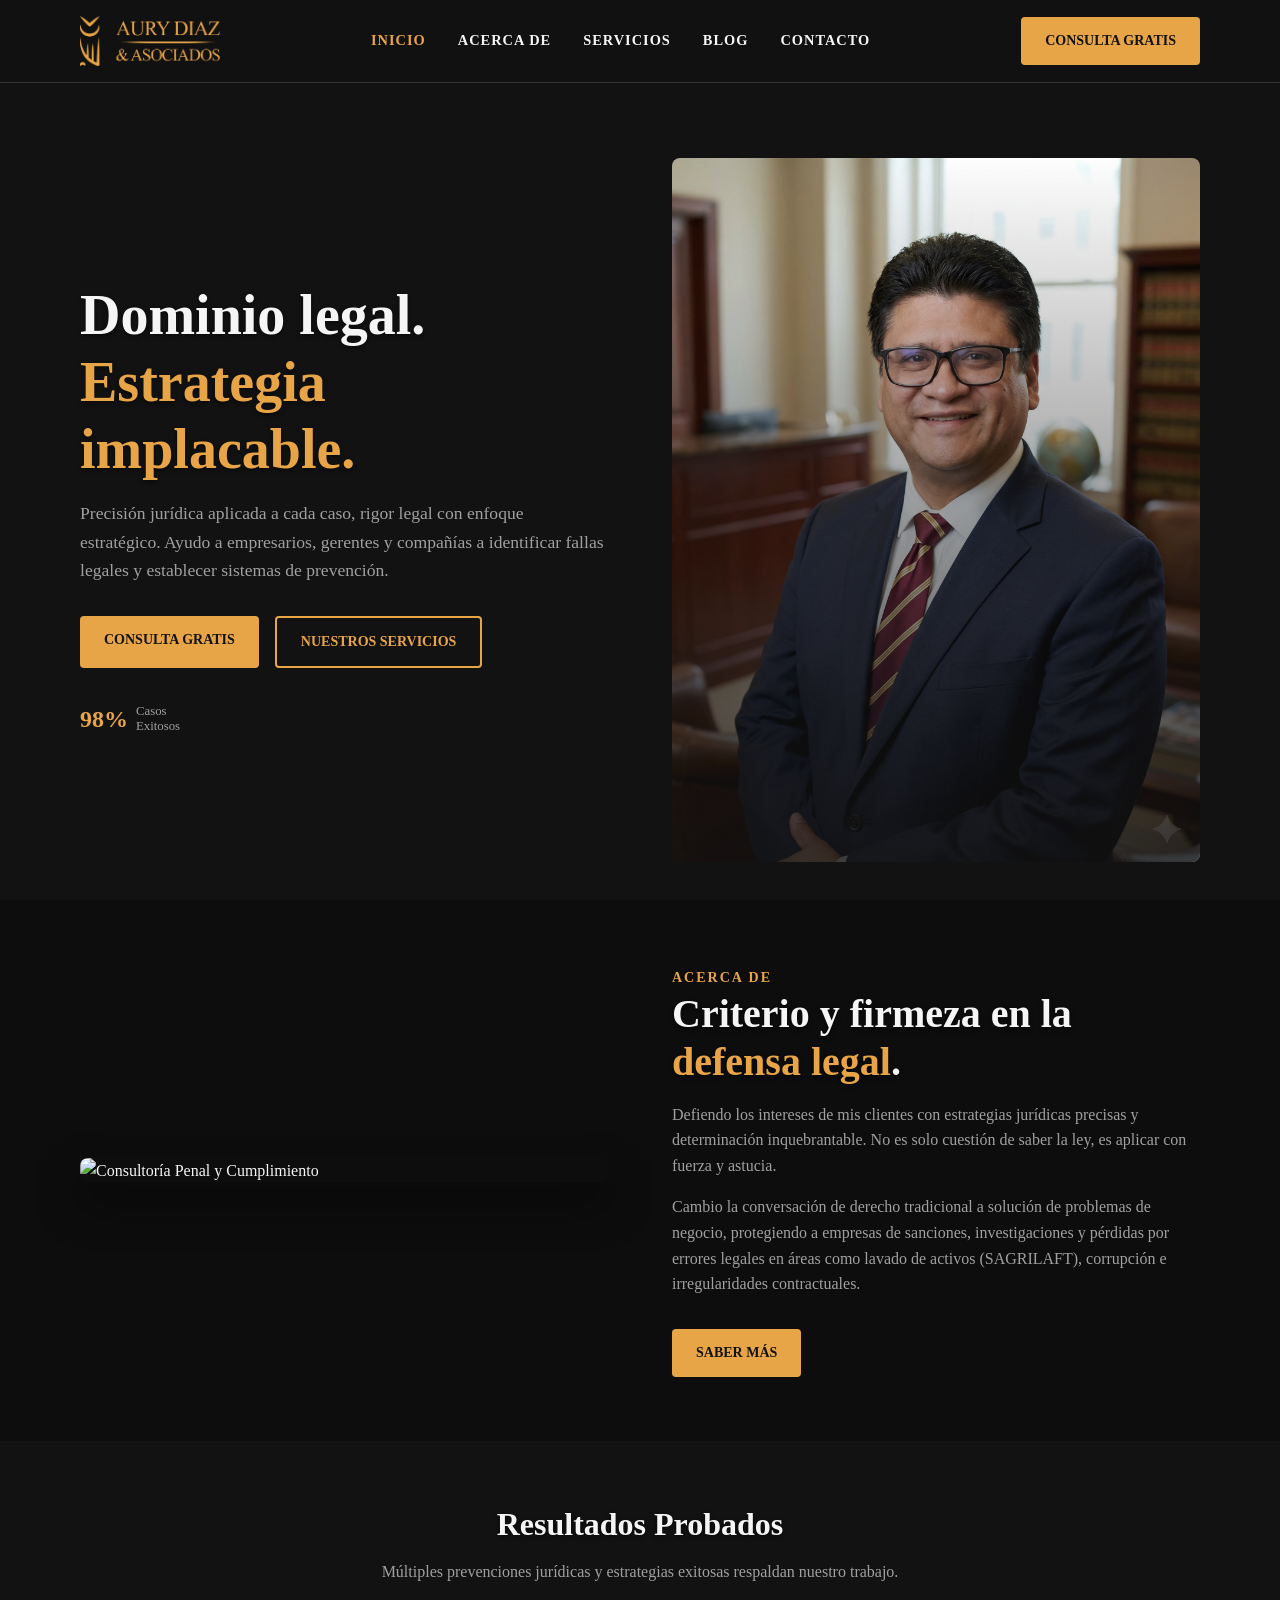
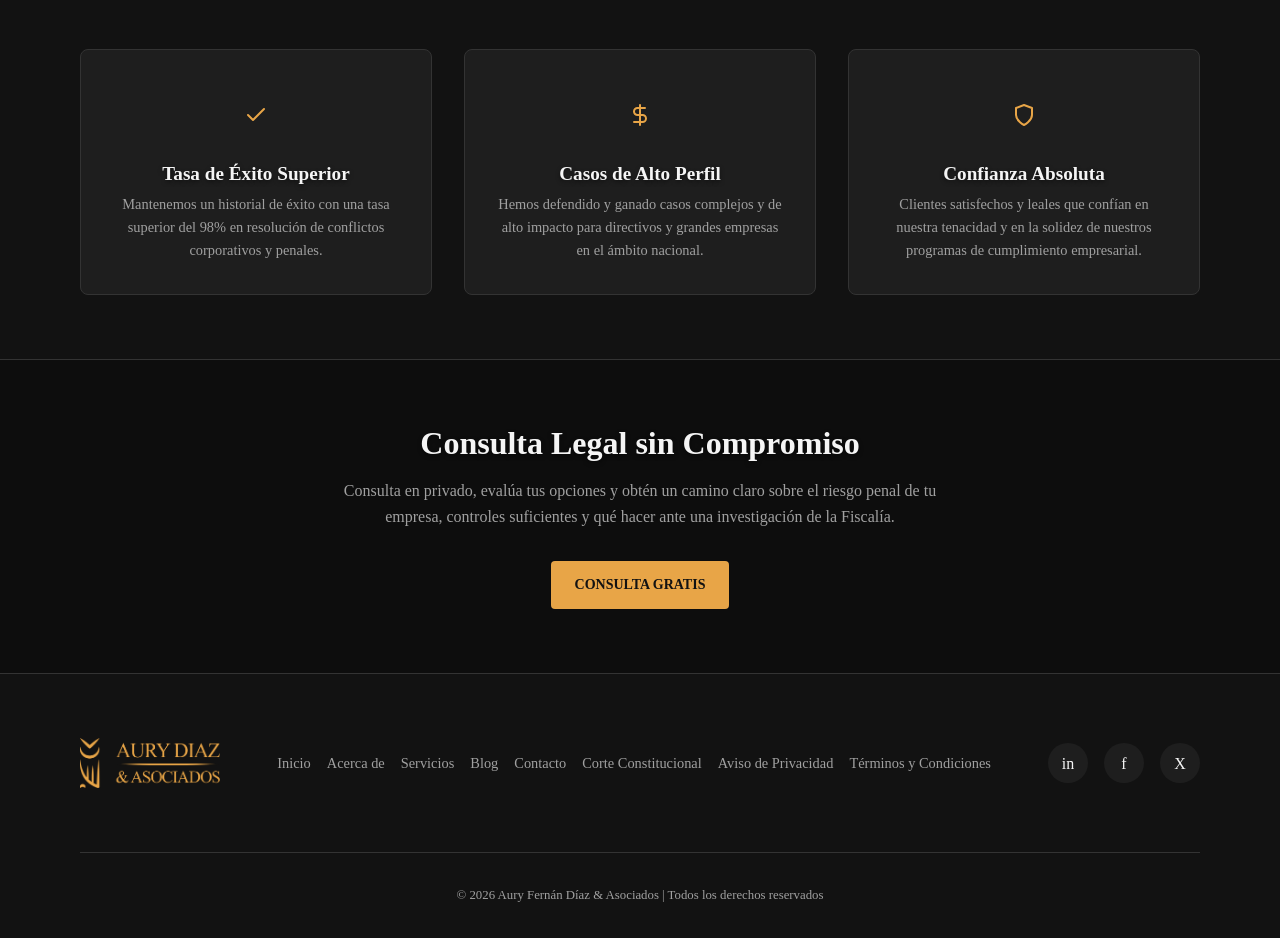
==== commit d063f096: "feat: convert aurydiaz.com to a fully static HTML/CSS/JS site - Implemented semantic HTML5 pages (in" ====
--- a/index.html
+++ b/index.html
@@ -7,7 +7,7 @@
     <meta name="keywords" content="Abogado Penal, SAGRILAFT, Riesgos Penales, Cumplimiento Empresarial, Aury Fernán Díaz">
     <title>Aury Fernán Díaz | Dominio Legal y Estrategia - Aury Fernán Díaz</title>
 
-    <!-- Open Graph for Social Media -->
+    <!-- Open Graph para Redes Sociales -->
     <meta property="og:title" content="Aury Fernán Díaz & Asociados">
     <meta property="og:description" content="Protejo a empresas de sanciones, investigaciones y pérdidas por errores legales.">
     <meta property="og:type" content="website">
@@ -15,12 +15,12 @@
     <!-- <meta property="og:image" content="https://aurydiaz.com/assets/img/og-image.jpg"> -->
 
 
-    <!-- CSS -->
+    <!-- Hoja de Estilos CSS -->
     <link rel="stylesheet" href="css/style.css">
 </head>
 <body>
 
-    <!-- Header / Navigation -->
+    <!-- Encabezado / Navegación -->
     <header class="header">
         <div class="container nav-container">
             <a href="index" class="logo"><img src="assets/img/logoaury.png" alt="Aury Fernán Díaz Logo" style="height: 50px;"></a>
@@ -47,7 +47,7 @@
 
     <!-- Main Content -->
     <main>
-        <!-- Hero Section -->
+        <!-- Sección Hero Principal -->
         <section class="hero fade-in">
             <div class="container hero-grid">
                 <div class="hero-content">
@@ -64,10 +64,6 @@
                             <span class="stat-number">98%</span>
                             <span class="stat-text">Casos<br>Exitosos</span>
                         </div>
-                        <div class="stat-item">
-                            <span class="stat-number">+15</span>
-                            <span class="stat-text">Años de<br>Experiencia</span>
-                        </div>
                     </div>
                 </div>
 
@@ -78,17 +74,17 @@
             </div>
         </section>
 
-        <!-- About Preview Section -->
+        <!-- Sección de Vista Previa Acerca De -->
         <section class="section about-preview fade-in">
             <div class="container about-grid">
                 <div class="about-image">
-                    <img src="assets/img/photo.jpeg" alt="Despacho Aury Fernán Díaz & Asociados" class="hero-img-el">
+                    <img src="https://images.unsplash.com/photo-1505664177941-ebf808779934?auto=format&fit=crop&q=80&w=800&h=800" alt="Consultoría Penal y Cumplimiento" class="hero-img-el" crossorigin="anonymous">
                 </div>
 
                 <div class="about-content">
                     <span class="about-subtitle">Acerca de</span>
                     <h2>Criterio y firmeza en la <span class="text-gold">defensa legal</span>.</h2>
-                    <p>Con décadas de experiencia, defiendo los intereses de mis clientes con estrategias jurídicas precisas y determinación inquebrantable. No es solo cuestión de saber la ley, es aplicar con fuerza y astucia.</p>
+                    <p>Defiendo los intereses de mis clientes con estrategias jurídicas precisas y determinación inquebrantable. No es solo cuestión de saber la ley, es aplicar con fuerza y astucia.</p>
                     <p>Cambio la conversación de derecho tradicional a solución de problemas de negocio, protegiendo a empresas de sanciones, investigaciones y pérdidas por errores legales en áreas como lavado de activos (SAGRILAFT), corrupción e irregularidades contractuales.</p>
 
                     <a href="sobre-mi" class="btn btn-gold mt-sm" style="margin-top: 1rem;">Saber Más</a>
@@ -101,27 +97,27 @@
             <div class="container">
                 <div class="features-header">
                     <h2>Resultados Probados</h2>
-                    <p>Más de la décima jurídicas previenen y estrategias exitosas a nuestra espalda.</p>
+                    <p>Múltiples prevenciones jurídicas y estrategias exitosas respaldan nuestro trabajo.</p>
                 </div>
 
                 <div class="features-grid">
-                    <!-- Feature 1 -->
+                    <!-- Servicio 1 -->
                     <div class="feature-card">
-                        <div class="feature-icon">✓</div>
+                        <div class="feature-icon" style="color: var(--color-primary-gold);"><svg xmlns="http://www.w3.org/2000/svg" width="24" height="24" viewBox="0 0 24 24" fill="none" stroke="currentColor" stroke-width="2" stroke-linecap="round" stroke-linejoin="round"><polyline points="20 6 9 17 4 12"></polyline></svg></div>
                         <h3>Tasa de Éxito Superior</h3>
                         <p>Mantenemos un historial de éxito con una tasa superior del 98% en resolución de conflictos corporativos y penales.</p>
                     </div>
 
-                    <!-- Feature 2 -->
+                    <!-- Servicio 2 -->
                     <div class="feature-card">
-                        <div class="feature-icon">⚖️</div>
+                        <div class="feature-icon" style="color: var(--color-primary-gold);"><svg xmlns="http://www.w3.org/2000/svg" width="24" height="24" viewBox="0 0 24 24" fill="none" stroke="currentColor" stroke-width="2" stroke-linecap="round" stroke-linejoin="round"><path d="M12 2v20"></path><path d="M17 5H9.5a3.5 3.5 0 0 0 0 7h5a3.5 3.5 0 0 1 0 7H6"></path></svg></div>
                         <h3>Casos de Alto Perfil</h3>
                         <p>Hemos defendido y ganado casos complejos y de alto impacto para directivos y grandes empresas en el ámbito nacional.</p>
                     </div>
 
-                    <!-- Feature 3 -->
+                    <!-- Servicio 3 -->
                     <div class="feature-card">
-                        <div class="feature-icon">🛡️</div>
+                        <div class="feature-icon" style="color: var(--color-primary-gold);"><svg xmlns="http://www.w3.org/2000/svg" width="24" height="24" viewBox="0 0 24 24" fill="none" stroke="currentColor" stroke-width="2" stroke-linecap="round" stroke-linejoin="round"><path d="M12 22s8-4 8-10V5l-8-3-8 3v7c0 6 8 10 8 10z"></path></svg></div>
                         <h3>Confianza Absoluta</h3>
                         <p>Clientes satisfechos y leales que confían en nuestra tenacidad y en la solidez de nuestros programas de cumplimiento empresarial.</p>
                     </div>
@@ -139,7 +135,7 @@
         </section>
     </main>
 
-    <!-- Footer -->
+    <!-- Pie de Página -->
     <footer class="footer">
         <div class="container">
             <div class="footer-top">
--- a/css/style.css
+++ b/css/style.css
@@ -14,11 +14,11 @@
 
   --color-border: #333333;
 
-  /* Typography */
+  /* Tipografía */
   --font-primary: 'Times New Roman', Times, serif;
   --font-secondary: 'Times New Roman', Times, serif;
 
-  /* Spacing */
+  /* Espaciado */
   --space-xs: 0.5rem;
   --space-sm: 1rem;
   --space-md: 2rem;
@@ -106,7 +106,7 @@
 .mb-md { margin-bottom: var(--space-md); }
 .mb-lg { margin-bottom: var(--space-lg); }
 
-/* Buttons */
+/* Botones */
 .btn {
   display: inline-block;
   font-family: var(--font-primary);
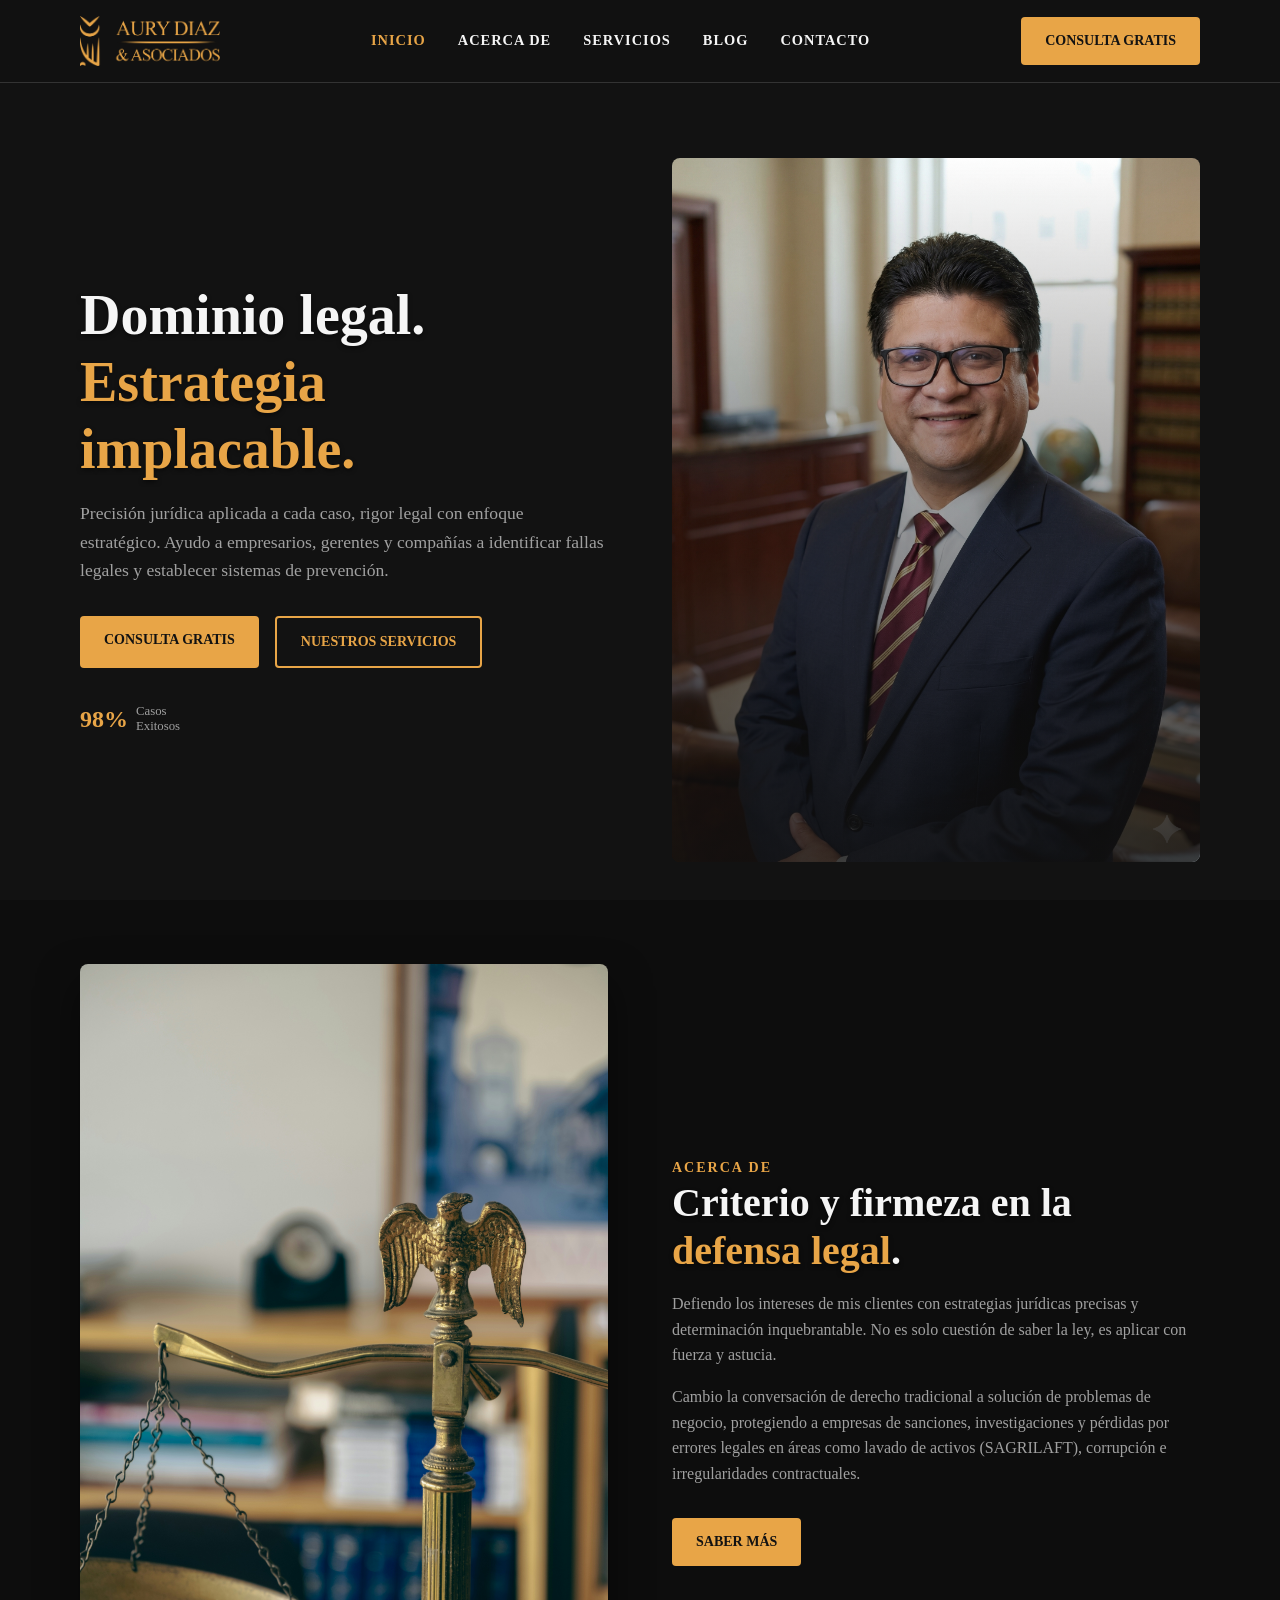
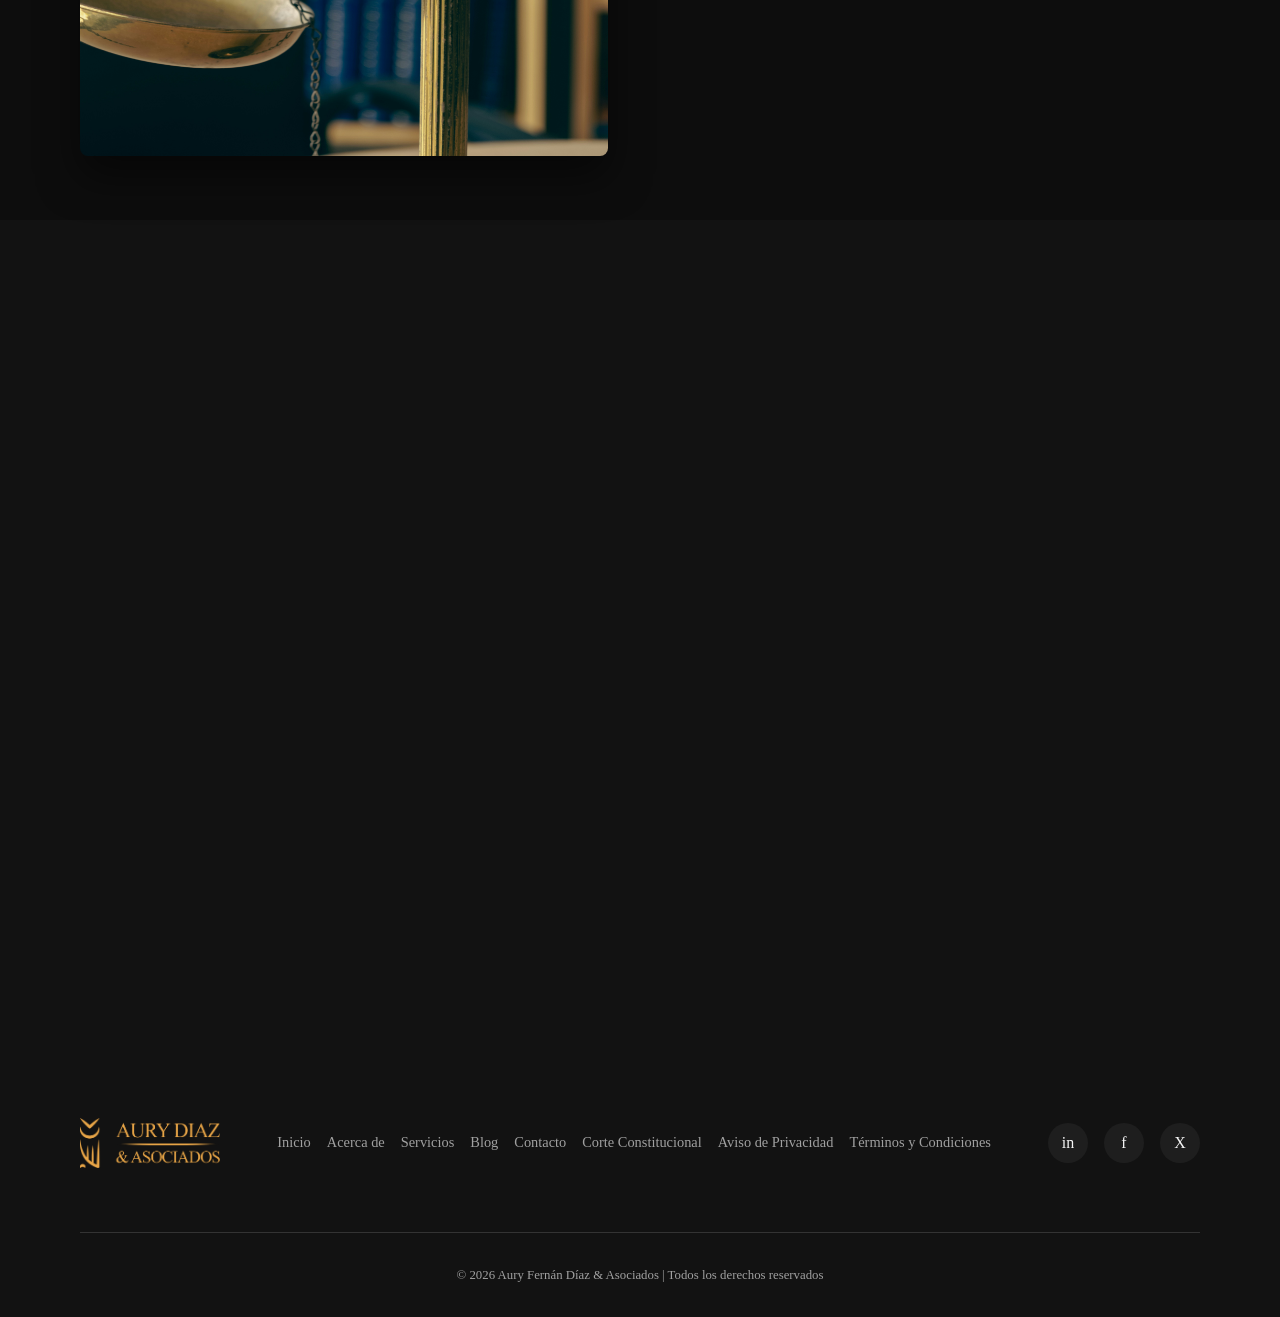
==== commit 225193e7: "feat: Rebuild aurydiaz.com as a modern, static, SEO-optimized website - Implement semantic HTML5 pag" ====
--- a/index.html
+++ b/index.html
@@ -78,7 +78,7 @@
         <section class="section about-preview fade-in">
             <div class="container about-grid">
                 <div class="about-image">
-                    <img src="https://images.unsplash.com/photo-1505664177941-ebf808779934?auto=format&fit=crop&q=80&w=800&h=800" alt="Consultoría Penal y Cumplimiento" class="hero-img-el" crossorigin="anonymous">
+                    <img src="assets/img/nellie-adamyan-I2Ge7bLAhV4-unsplash.jpg" alt="Consultoría Penal y Cumplimiento" class="hero-img-el">
                 </div>
 
                 <div class="about-content">
